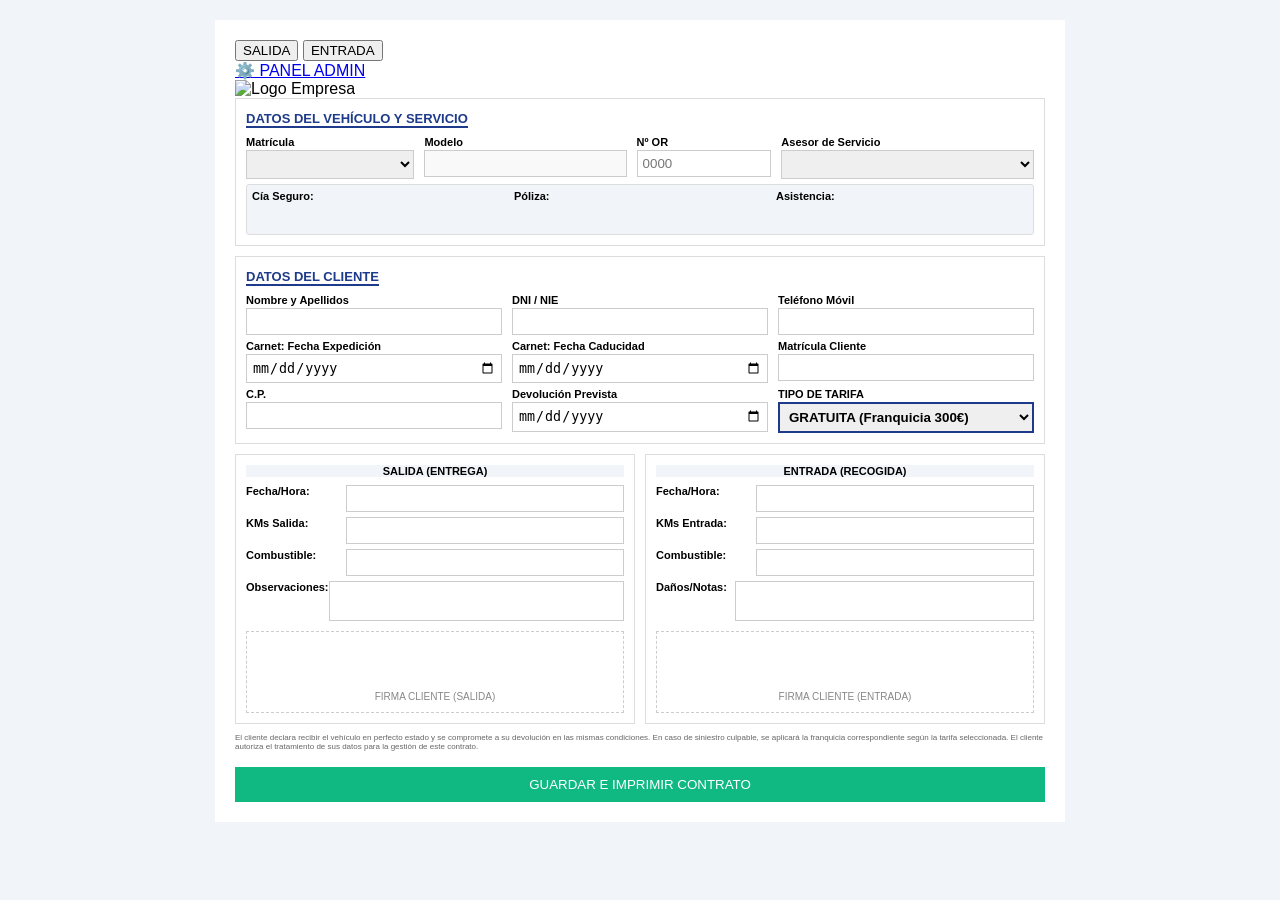
==== index.html @ 5389e5ee "Update index.html" ====
<!DOCTYPE html>
<html lang="es">
<head>
  <meta charset="UTF-8">
  <title>Sistema de Gestión de Cortesías</title>
  <link rel="stylesheet" href="style.css">
  <script src="https://www.gstatic.com/firebasejs/9.17.1/firebase-app-compat.js"></script>
  <script src="https://www.gstatic.com/firebasejs/9.17.1/firebase-database-compat.js"></script>
</head>
<body>
  <div class="form-container">
    <div class="no-print header-nav">
      <div class="tabs">
        <button onclick="showTab('tab-salida')" class="btn-tab active" id="btn-sal">SALIDA</button>
        <button onclick="showTab('tab-entrada')" class="btn-tab" id="btn-ent">ENTRADA</button>
      </div>
      <a href="admin.html" class="btn-admin">⚙️ PANEL ADMIN</a>
    </div>

    <div class="header-img">
      <img src="https://i.imgur.com/NQH1nT0.png" alt="Logo Empresa"> 
    </div>

    <div id="contrato-imprimible">
      <div class="section">
        <h3>DATOS DEL VEHÍCULO Y SERVICIO</h3>
        <div class="grid-4" style="grid-template-columns: 1fr 1.2fr 0.8fr 1.5fr;">
          <div>
            <label>Matrícula</label>
            <select id="p-veh-select" onchange="autoRellenarCoche()" class="no-print"></select>
            <input id="p-mat-print" class="only-print" readonly>
          </div>
          <div>
            <label>Modelo</label>
            <input id="p-mod" readonly style="background:#f9f9f9;">
          </div>
          <div>
            <label>Nº OR</label>
            <input id="p-or" placeholder="0000">
          </div>
          <div>
            <label>Asesor de Servicio</label>
            <select id="p-asesor-select"></select>
          </div>
        </div>
        
        <div class="grid-3" style="background:#f1f5f9; padding:5px; border-radius:3px; margin-top:5px; border: 1px solid #ddd;">
            <div><label>Cía Seguro:</label><input id="p-cia-fija" readonly style="border:none; background:transparent; font-weight:bold;"></div>
            <div><label>Póliza:</label><input id="p-pol-fija" readonly style="border:none; background:transparent; font-weight:bold;"></div>
            <div><label>Asistencia:</label><input id="p-tel-fija" readonly style="border:none; background:transparent; font-weight:bold;"></div>
        </div>
      </div>

      <div class="section">
        <h3>DATOS DEL CLIENTE</h3>
        <div class="grid-3">
          <div><label>Nombre y Apellidos</label><input id="p-nom"></div>
          <div><label>DNI / NIE</label><input id="p-dni"></div>
          <div><label>Teléfono Móvil</label><input id="p-tel" type="number"></div>
        </div>

        <div class="grid-3" style="margin-top:5px;">
          <div><label>Carnet: Fecha Expedición</label><input id="p-carnet-exp" type="date"></div>
          <div><label>Carnet: Fecha Caducidad</label><input id="p-carnet-cad" type="date"></div>
          <div><label>Matrícula Cliente</label><input id="p-mat-c"></div>
        </div>

        <div class="grid-3" style="margin-top:5px;">
          <div><label>C.P.</label><input id="p-cp"></div>
          <div><label>Devolución Prevista</label><input id="p-f-devolucion" type="date"></div>
          <div>
            <label>TIPO DE TARIFA</label>
            <select id="p-tarifa-select" style="border: 2px solid #1e3a8a; font-weight: bold; width: 100%;">
                <option value="GRATUITA">GRATUITA (Franquicia 300€)</option>
                <option value="REDUCIDA">REDUCIDA (15€/día)</option>
                <option value="ESTANDAR">ESTANDAR (30€/día)</option>
            </select>
          </div>
        </div>
      </div>

      <div class="grid-2-col">
        <div class="sub-section">
          <h4>SALIDA (ENTREGA)</h4>
          <div class="data-row"><label>Fecha/Hora:</label><input id="p-f-salida" readonly></div>
          <div class="data-row"><label>KMs Salida:</label><input id="p-kms" type="number"></div>
          <div class="data-row"><label>Combustible:</label><input id="p-comb"></div>
          <div class="data-row"><label>Observaciones:</label><textarea id="p-obs"></textarea></div>
          <div class="space-firma"><p>FIRMA CLIENTE (SALIDA)</p></div>
        </div>

        <div class="sub-section">
          <h4>ENTRADA (RECOGIDA)</h4>
          <div class="data-row"><label>Fecha/Hora:</label><input id="d-f-entrada" readonly></div>
          <div class="data-row"><label>KMs Entrada:</label><input id="d-kms" type="number"></div>
          <div class="data-row"><label>Combustible:</label><input id="d-comb-ent"></div>
          <div class="data-row"><label>Daños/Notas:</label><textarea id="d-danos"></textarea></div>
          <div class="space-firma"><p>FIRMA CLIENTE (ENTRADA)</p></div>
        </div>
      </div>

      <p style="font-size: 8px; color: #666; margin-top: 10px; line-height: 1.1;">
        El cliente declara recibir el vehículo en perfecto estado y se compromete a su devolución en las mismas condiciones. En caso de siniestro culpable, se aplicará la franquicia correspondiente según la tarifa seleccionada. El cliente autoriza el tratamiento de sus datos para la gestión de este contrato.
      </p>
    </div>

    <div class="no-print" style="margin-top:15px;">
      <div id="action-salida">
        <button class="btn-main" onclick="finalizarSalida()">GUARDAR E IMPRIMIR CONTRATO</button>
      </div>
      <div id="action-entrada" style="display:none;">
        <div style="background:#eef2ff; padding:10px; border:1px solid #312e81; border-radius:5px; margin-bottom:10px;">
            <label style="color:#312e81;">SELECCIONAR VEHÍCULO QUE REGRESA:</label>
            <select id="d-veh-select" onchange="verEstadoSalida()" style="border:1px solid #312e81;"></select>
        </div>
        <button class="btn-main" style="background:#312e81;" onclick="finalizarEntrada()">REGISTRAR ENTRADA Y ARCHIVAR</button>
      </div>
    </div>
  </div>

  <script src="script.js"></script>
</body>
</html>
---- style.css ----
/* =========================================
   ESTILOS GENERALES (PANTALLA)
   ========================================= */
body {
    font-family: Arial, sans-serif;
    margin: 0;
    padding: 0;
    background-color: #f1f5f9;
}

.form-container {
    max-width: 850px;
    margin: 20px auto;
    background: #fff;
    padding: 20px;
    box-sizing: border-box;
}

/* SECCIONES COMPACTAS */
.section {
    border: 1px solid #ddd; /* Borde gris original */
    padding: 10px;
    margin-bottom: 10px;
}

h3 {
    margin: 0 0 8px 0;
    font-size: 13px;
    color: #1e3a8a; /* Azul original */
    border-bottom: 2px solid #1e3a8a;
    display: inline-block;
}

h4 {
    margin: 0 0 8px 0;
    font-size: 11px;
    text-align: center;
    background: #f1f5f9;
}

/* GRIDS AJUSTADOS */
.grid-4, .grid-3 {
    display: grid;
    gap: 10px;
}

.grid-4 { grid-template-columns: 1fr 1fr 1fr 1fr; }
.grid-3 { grid-template-columns: repeat(3, 1fr); }

.grid-2-col {
    display: grid;
    grid-template-columns: 1fr 1fr;
    gap: 10px;
}

/* SUBSECCIONES */
.sub-section {
    border: 1px solid #ddd; /* Borde gris original */
    padding: 10px;
}

.data-row {
    display: flex;
    margin-bottom: 5px;
}

.data-row label {
    width: 100px;
    font-size: 11px;
}

.data-row input {
    flex: 1;
}

/* FORMULARIOS */
label {
    display: block;
    font-size: 11px;
    font-weight: bold;
    margin-bottom: 2px;
}

input, select, textarea {
    width: 100%;
    padding: 5px;
    border: 1px solid #ccc;
    box-sizing: border-box;
}

textarea {
    height: 40px;
    resize: none;
}

/* FIRMAS */
.space-firma {
    height: 80px;
    border: 1px dashed #ccc;
    margin-top: 10px;
    display: flex;
    align-items: flex-end;
    justify-content: center;
}

.space-firma p {
    font-size: 10px;
    color: #888;
}

/* BOTONES */
.btn-main {
    background-color: #10b981;
    color: #fff;
    border: none;
    padding: 10px;
    width: 100%;
    cursor: pointer;
}

/* CLASES AUXILIARES */
.no-print { display: block; }
.only-print { display: none; }

/* =========================================
   REGLAS DE IMPRESIÓN (A4)
   ========================================= */
@media print {
    .no-print { display: none !important; }
    .only-print { display: block !important; }

    /* ***************************************************
       AJUSTE CRÍTICO: MÁRGENES DE UN CENTÍMETRO
       Añadimos padding al contenedor principal para que
       las líneas no se salgan del folio.
       *************************************************** */
    .form-container {
        width: 100%;
        max-width: 100%;
        margin: 0;
        padding: 1cm !important; /* Margen de seguridad solicitado */
        box-shadow: none;
        border: none;
    }

    input, select, textarea {
        border: none !important;
        border-bottom: 1px solid #000 !important;
        background: transparent !important;
    }
}
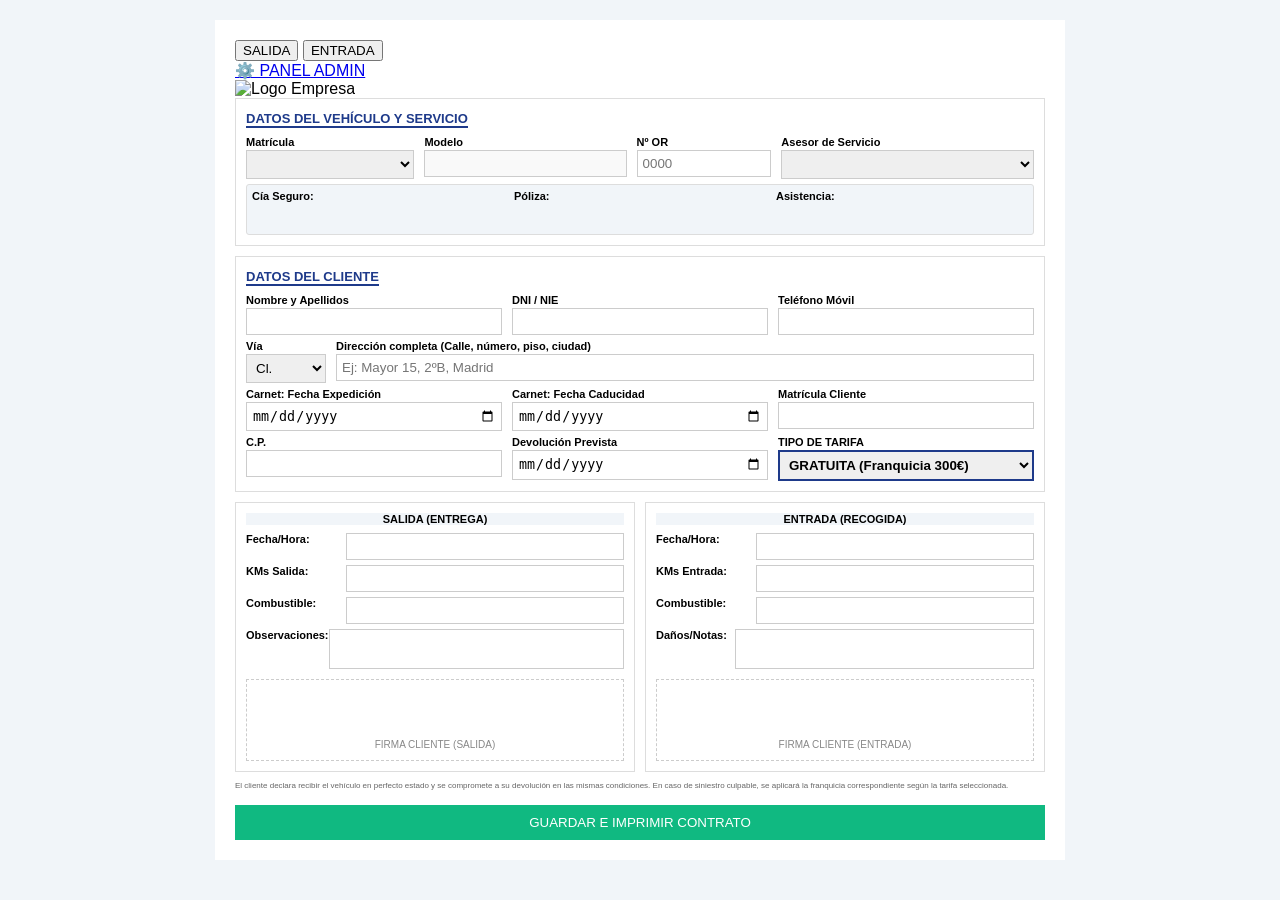
==== commit 1963e5dc: "Update index.html" ====
--- a/index.html
+++ b/index.html
@@ -59,6 +59,22 @@
           <div><label>Teléfono Móvil</label><input id="p-tel" type="number"></div>
         </div>
 
+        <div style="display: grid; grid-template-columns: 80px 1fr; gap: 10px; margin-top: 5px;">
+          <div>
+            <label>Vía</label>
+            <select id="p-tipo-via">
+              <option value="Cl.">Cl.</option>
+              <option value="Av.">Av.</option>
+              <option value="Pz.">Pz.</option>
+              <option value="Crta.">Crta.</option>
+            </select>
+          </div>
+          <div>
+            <label>Dirección completa (Calle, número, piso, ciudad)</label>
+            <input id="p-dir" placeholder="Ej: Mayor 15, 2ºB, Madrid">
+          </div>
+        </div>
+
         <div class="grid-3" style="margin-top:5px;">
           <div><label>Carnet: Fecha Expedición</label><input id="p-carnet-exp" type="date"></div>
           <div><label>Carnet: Fecha Caducidad</label><input id="p-carnet-cad" type="date"></div>
@@ -99,8 +115,8 @@
         </div>
       </div>
 
-      <p style="font-size: 8px; color: #666; margin-top: 10px; line-height: 1.1;">
-        El cliente declara recibir el vehículo en perfecto estado y se compromete a su devolución en las mismas condiciones. En caso de siniestro culpable, se aplicará la franquicia correspondiente según la tarifa seleccionada. El cliente autoriza el tratamiento de sus datos para la gestión de este contrato.
+      <p style="font-size: 8px; color: #666; margin-top: 10px; line-height: 1;">
+        El cliente declara recibir el vehículo en perfecto estado y se compromete a su devolución en las mismas condiciones. En caso de siniestro culpable, se aplicará la franquicia correspondiente según la tarifa seleccionada.
       </p>
     </div>
 
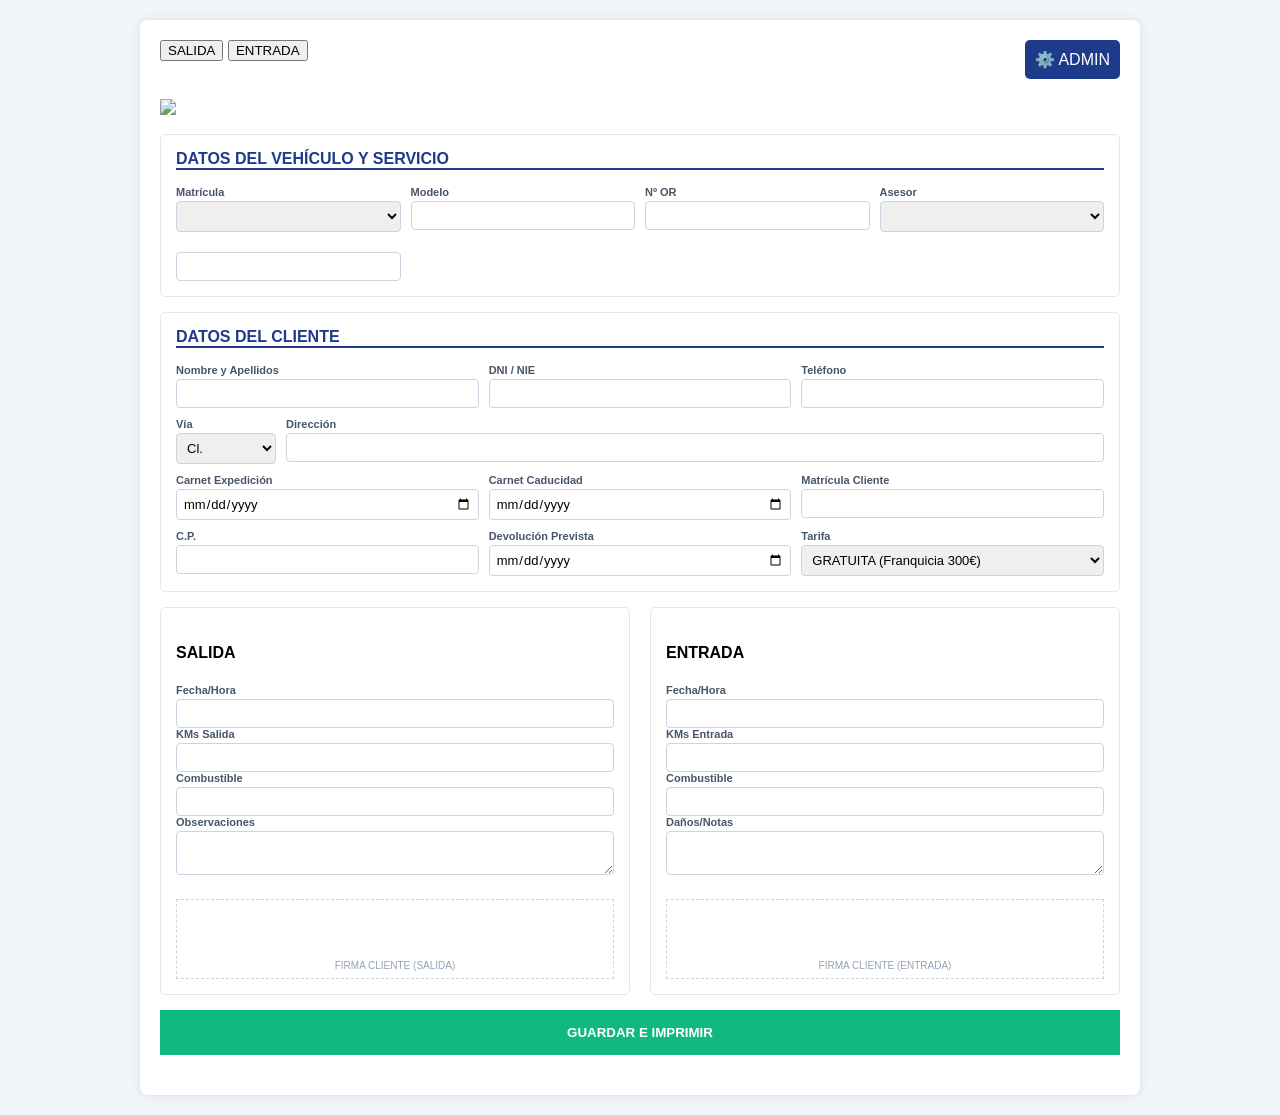
==== commit b799b23f: "Update index.html" ====
--- a/index.html
+++ b/index.html
@@ -2,7 +2,7 @@
 <html lang="es">
 <head>
   <meta charset="UTF-8">
-  <title>Sistema de Gestión de Cortesías</title>
+  <title>Gestión de Cortesías Skoda</title>
   <link rel="stylesheet" href="style.css">
   <script src="https://www.gstatic.com/firebasejs/9.17.1/firebase-app-compat.js"></script>
   <script src="https://www.gstatic.com/firebasejs/9.17.1/firebase-database-compat.js"></script>
@@ -14,40 +14,22 @@
         <button onclick="showTab('tab-salida')" class="btn-tab active" id="btn-sal">SALIDA</button>
         <button onclick="showTab('tab-entrada')" class="btn-tab" id="btn-ent">ENTRADA</button>
       </div>
-      <a href="admin.html" class="btn-admin">⚙️ PANEL ADMIN</a>
+      <a href="admin.html" style="text-decoration:none; padding:10px; background:#1e3a8a; color:white; border-radius:5px;">⚙️ ADMIN</a>
     </div>
 
-    <div class="header-img">
-      <img src="https://i.imgur.com/NQH1nT0.png" alt="Logo Empresa"> 
-    </div>
+    <div class="header-img"><img src="https://i.imgur.com/NQH1nT0.png"></div>
 
     <div id="contrato-imprimible">
       <div class="section">
         <h3>DATOS DEL VEHÍCULO Y SERVICIO</h3>
-        <div class="grid-4" style="grid-template-columns: 1fr 1.2fr 0.8fr 1.5fr;">
-          <div>
-            <label>Matrícula</label>
+        <div class="grid-4">
+          <div><label>Matrícula</label>
             <select id="p-veh-select" onchange="autoRellenarCoche()" class="no-print"></select>
-            <input id="p-mat-print" class="only-print" readonly>
+            <input id="p-mat-print" class="only-print">
           </div>
-          <div>
-            <label>Modelo</label>
-            <input id="p-mod" readonly style="background:#f9f9f9;">
-          </div>
-          <div>
-            <label>Nº OR</label>
-            <input id="p-or" placeholder="0000">
-          </div>
-          <div>
-            <label>Asesor de Servicio</label>
-            <select id="p-asesor-select"></select>
-          </div>
-        </div>
-        
-        <div class="grid-3" style="background:#f1f5f9; padding:5px; border-radius:3px; margin-top:5px; border: 1px solid #ddd;">
-            <div><label>Cía Seguro:</label><input id="p-cia-fija" readonly style="border:none; background:transparent; font-weight:bold;"></div>
-            <div><label>Póliza:</label><input id="p-pol-fija" readonly style="border:none; background:transparent; font-weight:bold;"></div>
-            <div><label>Asistencia:</label><input id="p-tel-fija" readonly style="border:none; background:transparent; font-weight:bold;"></div>
+          <div><label>Modelo</label><input id="p-mod" readonly></div>
+          <div><label>Nº OR</label><input id="p-or"></div>
+          <div><label>Asesor</label><select id="p-asesor-select"></select></div>
         </div>
       </div>
 
@@ -56,84 +38,62 @@
         <div class="grid-3">
           <div><label>Nombre y Apellidos</label><input id="p-nom"></div>
           <div><label>DNI / NIE</label><input id="p-dni"></div>
-          <div><label>Teléfono Móvil</label><input id="p-tel" type="number"></div>
+          <div><label>Teléfono</label><input id="p-tel"></div>
         </div>
 
-        <div style="display: grid; grid-template-columns: 80px 1fr; gap: 10px; margin-top: 5px;">
-          <div>
-            <label>Vía</label>
+        <div style="display: flex; gap: 10px; margin-top: 10px;">
+          <div style="width: 100px;"><label>Vía</label>
             <select id="p-tipo-via">
-              <option value="Cl.">Cl.</option>
-              <option value="Av.">Av.</option>
-              <option value="Pz.">Pz.</option>
-              <option value="Crta.">Crta.</option>
+              <option value="Cl.">Cl.</option><option value="Av.">Av.</option>
+              <option value="Pz.">Pz.</option><option value="Crta.">Crta.</option>
             </select>
           </div>
-          <div>
-            <label>Dirección completa (Calle, número, piso, ciudad)</label>
-            <input id="p-dir" placeholder="Ej: Mayor 15, 2ºB, Madrid">
-          </div>
+          <div style="flex-grow: 1;"><label>Dirección</label><input id="p-dir"></div>
         </div>
 
-        <div class="grid-3" style="margin-top:5px;">
-          <div><label>Carnet: Fecha Expedición</label><input id="p-carnet-exp" type="date"></div>
-          <div><label>Carnet: Fecha Caducidad</label><input id="p-carnet-cad" type="date"></div>
+        <div class="grid-3" style="margin-top:10px;">
+          <div><label>Carnet Expedición</label><input id="p-carnet-exp" type="date"></div>
+          <div><label>Carnet Caducidad</label><input id="p-carnet-cad" type="date"></div>
           <div><label>Matrícula Cliente</label><input id="p-mat-c"></div>
         </div>
 
-        <div class="grid-3" style="margin-top:5px;">
+        <div class="grid-3" style="margin-top:10px;">
           <div><label>C.P.</label><input id="p-cp"></div>
           <div><label>Devolución Prevista</label><input id="p-f-devolucion" type="date"></div>
-          <div>
-            <label>TIPO DE TARIFA</label>
-            <select id="p-tarifa-select" style="border: 2px solid #1e3a8a; font-weight: bold; width: 100%;">
-                <option value="GRATUITA">GRATUITA (Franquicia 300€)</option>
-                <option value="REDUCIDA">REDUCIDA (15€/día)</option>
-                <option value="ESTANDAR">ESTANDAR (30€/día)</option>
+          <div><label>Tarifa</label>
+            <select id="p-tarifa-select">
+              <option value="GRATUITA">GRATUITA (Franquicia 300€)</option>
+              <option value="REDUCIDA">REDUCIDA (15€/día)</option>
+              <option value="ESTANDAR">ESTANDAR (30€/día)</option>
             </select>
           </div>
         </div>
       </div>
 
       <div class="grid-2-col">
-        <div class="sub-section">
-          <h4>SALIDA (ENTREGA)</h4>
-          <div class="data-row"><label>Fecha/Hora:</label><input id="p-f-salida" readonly></div>
-          <div class="data-row"><label>KMs Salida:</label><input id="p-kms" type="number"></div>
-          <div class="data-row"><label>Combustible:</label><input id="p-comb"></div>
-          <div class="data-row"><label>Observaciones:</label><textarea id="p-obs"></textarea></div>
+        <div class="section">
+          <h4>SALIDA</h4>
+          <label>Fecha/Hora</label><input id="p-f-salida" readonly>
+          <label>KMs Salida</label><input id="p-kms" type="number">
+          <label>Combustible</label><input id="p-comb">
+          <label>Observaciones</label><textarea id="p-obs" rows="2"></textarea>
           <div class="space-firma"><p>FIRMA CLIENTE (SALIDA)</p></div>
         </div>
-
-        <div class="sub-section">
-          <h4>ENTRADA (RECOGIDA)</h4>
-          <div class="data-row"><label>Fecha/Hora:</label><input id="d-f-entrada" readonly></div>
-          <div class="data-row"><label>KMs Entrada:</label><input id="d-kms" type="number"></div>
-          <div class="data-row"><label>Combustible:</label><input id="d-comb-ent"></div>
-          <div class="data-row"><label>Daños/Notas:</label><textarea id="d-danos"></textarea></div>
+        <div class="section">
+          <h4>ENTRADA</h4>
+          <label>Fecha/Hora</label><input id="d-f-entrada" readonly>
+          <label>KMs Entrada</label><input id="d-kms" type="number">
+          <label>Combustible</label><input id="d-comb-ent">
+          <label>Daños/Notas</label><textarea id="d-danos" rows="2"></textarea>
           <div class="space-firma"><p>FIRMA CLIENTE (ENTRADA)</p></div>
         </div>
       </div>
-
-      <p style="font-size: 8px; color: #666; margin-top: 10px; line-height: 1;">
-        El cliente declara recibir el vehículo en perfecto estado y se compromete a su devolución en las mismas condiciones. En caso de siniestro culpable, se aplicará la franquicia correspondiente según la tarifa seleccionada.
-      </p>
     </div>
 
-    <div class="no-print" style="margin-top:15px;">
-      <div id="action-salida">
-        <button class="btn-main" onclick="finalizarSalida()">GUARDAR E IMPRIMIR CONTRATO</button>
-      </div>
-      <div id="action-entrada" style="display:none;">
-        <div style="background:#eef2ff; padding:10px; border:1px solid #312e81; border-radius:5px; margin-bottom:10px;">
-            <label style="color:#312e81;">SELECCIONAR VEHÍCULO QUE REGRESA:</label>
-            <select id="d-veh-select" onchange="verEstadoSalida()" style="border:1px solid #312e81;"></select>
-        </div>
-        <button class="btn-main" style="background:#312e81;" onclick="finalizarEntrada()">REGISTRAR ENTRADA Y ARCHIVAR</button>
-      </div>
+    <div class="no-print">
+      <button onclick="finalizarSalida()" style="width:100%; padding:15px; background:#10b981; color:white; border:none; font-weight:bold; cursor:pointer;">GUARDAR E IMPRIMIR</button>
     </div>
   </div>
-
   <script src="script.js"></script>
 </body>
 </html>
--- a/style.css
+++ b/style.css
@@ -1,151 +1,53 @@
-/* =========================================
-   ESTILOS GENERALES (PANTALLA)
-   ========================================= */
-body {
-    font-family: Arial, sans-serif;
-    margin: 0;
-    padding: 0;
-    background-color: #f1f5f9;
+/* Estilos Generales */
+* { box-sizing: border-box; font-family: 'Segoe UI', Arial, sans-serif; }
+body { background: #f1f5f9; margin: 0; padding: 0; }
+
+.form-container { 
+    max-width: 1000px; 
+    margin: 20px auto; 
+    background: white; 
+    padding: 20px; 
+    border-radius: 8px; 
+    box-shadow: 0 0 10px rgba(0,0,0,0.1); 
 }
 
-.form-container {
-    max-width: 850px;
-    margin: 20px auto;
-    background: #fff;
-    padding: 20px;
-    box-sizing: border-box;
+.section { border: 1px solid #e2e8f0; padding: 15px; border-radius: 5px; margin-bottom: 15px; }
+h3 { margin-top: 0; color: #1e3a8a; border-bottom: 2px solid #1e3a8a; font-size: 16px; }
+
+/* Grillas */
+.grid-3 { display: grid; grid-template-columns: repeat(3, 1fr); gap: 10px; }
+.grid-4 { display: grid; grid-template-columns: repeat(4, 1fr); gap: 10px; }
+.grid-2-col { display: grid; grid-template-columns: 1fr 1fr; gap: 20px; }
+
+label { display: block; font-size: 11px; font-weight: bold; color: #475569; margin-bottom: 3px; }
+input, select, textarea { 
+    width: 100%; 
+    padding: 6px; 
+    border: 1px solid #cbd5e1; 
+    border-radius: 4px; 
+    font-size: 13px; 
 }
 
-/* SECCIONES COMPACTAS */
-.section {
-    border: 1px solid #ddd; /* Borde gris original */
-    padding: 10px;
-    margin-bottom: 10px;
+/* Firmas */
+.space-firma { margin-top: 20px; border: 1px dashed #cbd5e1; height: 80px; text-align: center; }
+.space-firma p { font-size: 10px; color: #94a3b8; margin-top: 60px; }
+
+/* Navegación */
+.no-print { display: flex; justify-content: space-between; margin-bottom: 20px; }
+.header-img img { max-width: 200px; margin-bottom: 15px; }
+
+/* IMPRESIÓN - AJUSTE PARA MARGEN DERECHO */
+@media print {
+    body { background: white; }
+    .no-print, .btn-admin { display: none !important; }
+    .form-container { 
+        width: 100% !important; 
+        max-width: 100% !important; 
+        margin: 0 !important; 
+        padding: 0.5cm !important; /* Margen interno reducido para evitar cortes */
+        box-shadow: none;
+    }
+    input, select, textarea { border: none !important; border-bottom: 1px solid #000 !important; border-radius: 0; }
+    .section { page-break-inside: avoid; }
+    @page { margin: 1cm; }
 }
-
-h3 {
-    margin: 0 0 8px 0;
-    font-size: 13px;
-    color: #1e3a8a; /* Azul original */
-    border-bottom: 2px solid #1e3a8a;
-    display: inline-block;
-}
-
-h4 {
-    margin: 0 0 8px 0;
-    font-size: 11px;
-    text-align: center;
-    background: #f1f5f9;
-}
-
-/* GRIDS AJUSTADOS */
-.grid-4, .grid-3 {
-    display: grid;
-    gap: 10px;
-}
-
-.grid-4 { grid-template-columns: 1fr 1fr 1fr 1fr; }
-.grid-3 { grid-template-columns: repeat(3, 1fr); }
-
-.grid-2-col {
-    display: grid;
-    grid-template-columns: 1fr 1fr;
-    gap: 10px;
-}
-
-/* SUBSECCIONES */
-.sub-section {
-    border: 1px solid #ddd; /* Borde gris original */
-    padding: 10px;
-}
-
-.data-row {
-    display: flex;
-    margin-bottom: 5px;
-}
-
-.data-row label {
-    width: 100px;
-    font-size: 11px;
-}
-
-.data-row input {
-    flex: 1;
-}
-
-/* FORMULARIOS */
-label {
-    display: block;
-    font-size: 11px;
-    font-weight: bold;
-    margin-bottom: 2px;
-}
-
-input, select, textarea {
-    width: 100%;
-    padding: 5px;
-    border: 1px solid #ccc;
-    box-sizing: border-box;
-}
-
-textarea {
-    height: 40px;
-    resize: none;
-}
-
-/* FIRMAS */
-.space-firma {
-    height: 80px;
-    border: 1px dashed #ccc;
-    margin-top: 10px;
-    display: flex;
-    align-items: flex-end;
-    justify-content: center;
-}
-
-.space-firma p {
-    font-size: 10px;
-    color: #888;
-}
-
-/* BOTONES */
-.btn-main {
-    background-color: #10b981;
-    color: #fff;
-    border: none;
-    padding: 10px;
-    width: 100%;
-    cursor: pointer;
-}
-
-/* CLASES AUXILIARES */
-.no-print { display: block; }
-.only-print { display: none; }
-
-/* =========================================
-   REGLAS DE IMPRESIÓN (A4)
-   ========================================= */
-@media print {
-    .no-print { display: none !important; }
-    .only-print { display: block !important; }
-
-    /* ***************************************************
-       AJUSTE CRÍTICO: MÁRGENES DE UN CENTÍMETRO
-       Añadimos padding al contenedor principal para que
-       las líneas no se salgan del folio.
-       *************************************************** */
-    .form-container {
-        width: 100%;
-        max-width: 100%;
-        margin: 0;
-        padding: 1cm !important; /* Margen de seguridad solicitado */
-        box-shadow: none;
-        border: none;
-    }
-
-    input, select, textarea {
-        border: none !important;
-        border-bottom: 1px solid #000 !important;
-        background: transparent !important;
-    }
-}
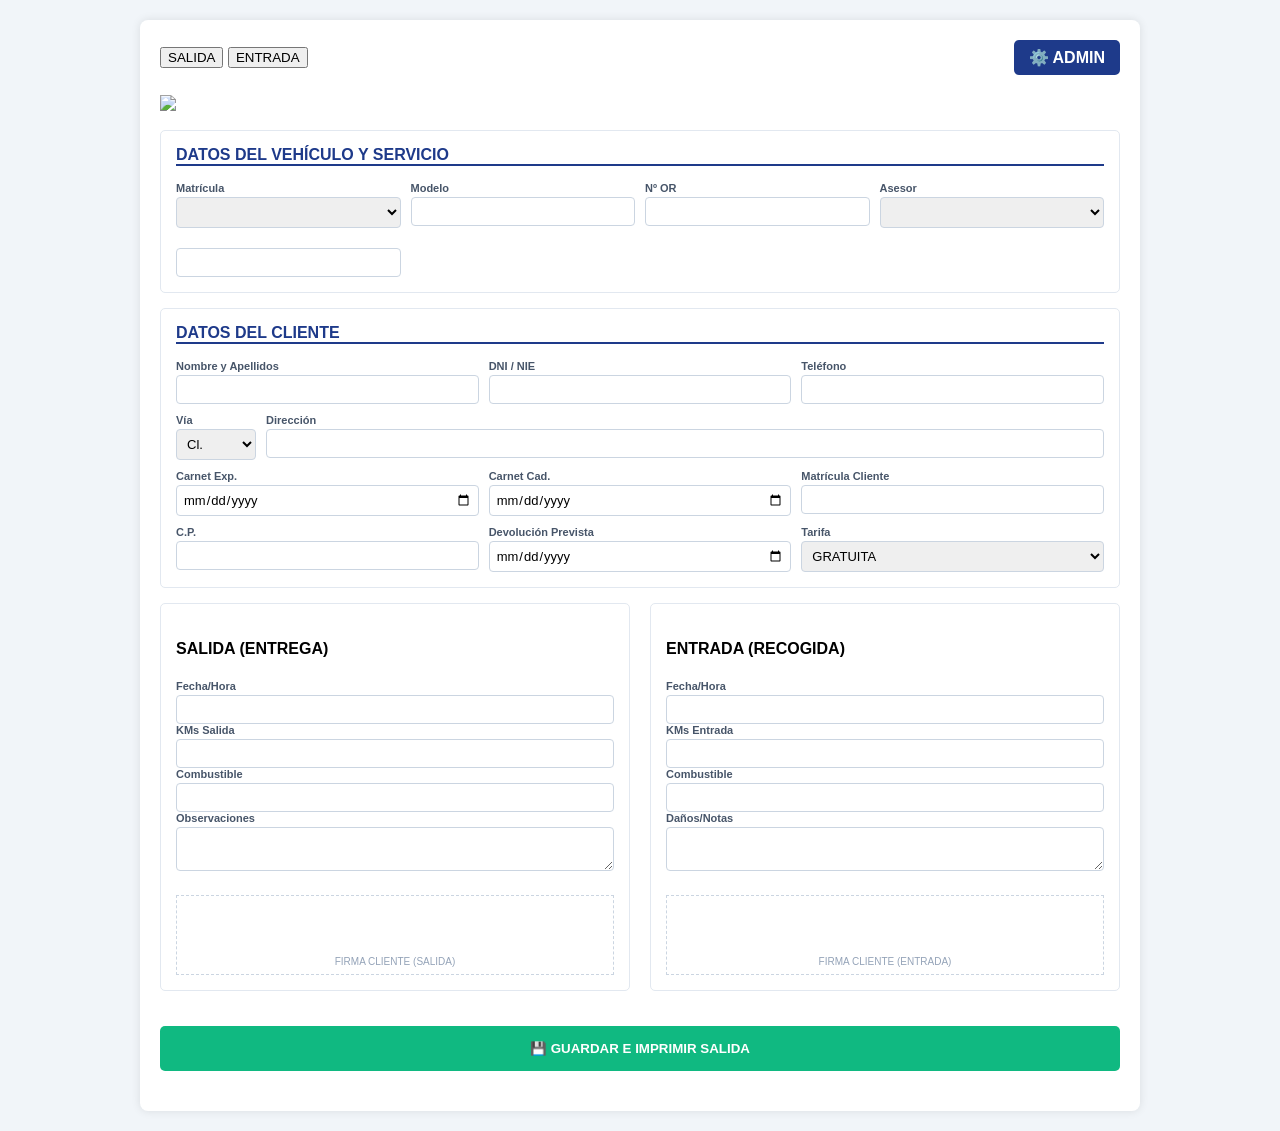
==== commit ca5fd68e: "Update index.html" ====
--- a/index.html
+++ b/index.html
@@ -2,30 +2,32 @@
 <html lang="es">
 <head>
   <meta charset="UTF-8">
-  <title>Gestión de Cortesías Skoda</title>
+  <title>Gestión Skoda Pro</title>
   <link rel="stylesheet" href="style.css">
   <script src="https://www.gstatic.com/firebasejs/9.17.1/firebase-app-compat.js"></script>
   <script src="https://www.gstatic.com/firebasejs/9.17.1/firebase-database-compat.js"></script>
 </head>
 <body>
   <div class="form-container">
-    <div class="no-print header-nav">
+    <div class="no-print header-nav" style="display:flex; justify-content: space-between; align-items: center; margin-bottom: 20px;">
       <div class="tabs">
-        <button onclick="showTab('tab-salida')" class="btn-tab active" id="btn-sal">SALIDA</button>
-        <button onclick="showTab('tab-entrada')" class="btn-tab" id="btn-ent">ENTRADA</button>
+        <button onclick="showTab('salida')" class="btn-tab active" id="btn-sal">SALIDA</button>
+        <button onclick="showTab('entrada')" class="btn-tab" id="btn-ent">ENTRADA</button>
       </div>
-      <a href="admin.html" style="text-decoration:none; padding:10px; background:#1e3a8a; color:white; border-radius:5px;">⚙️ ADMIN</a>
+      <a href="admin.html" class="btn-admin" style="background:#1e3a8a; color:white; padding:8px 15px; border-radius:5px; text-decoration:none; font-weight:bold;">⚙️ ADMIN</a>
     </div>
 
-    <div class="header-img"><img src="https://i.imgur.com/NQH1nT0.png"></div>
+    <div class="header-img"><img src="https://i.imgur.com/NQH1nT0.png" style="max-width:200px;"></div>
 
     <div id="contrato-imprimible">
       <div class="section">
         <h3>DATOS DEL VEHÍCULO Y SERVICIO</h3>
         <div class="grid-4">
-          <div><label>Matrícula</label>
+          <div>
+            <label>Matrícula</label>
             <select id="p-veh-select" onchange="autoRellenarCoche()" class="no-print"></select>
-            <input id="p-mat-print" class="only-print">
+            <select id="d-veh-select" onchange="verEstadoSalida()" class="no-print" style="display:none; border:2px solid #312e81;"></select>
+            <input id="p-mat-print" class="only-print" readonly>
           </div>
           <div><label>Modelo</label><input id="p-mod" readonly></div>
           <div><label>Nº OR</label><input id="p-or"></div>
@@ -40,31 +42,25 @@
           <div><label>DNI / NIE</label><input id="p-dni"></div>
           <div><label>Teléfono</label><input id="p-tel"></div>
         </div>
-
         <div style="display: flex; gap: 10px; margin-top: 10px;">
-          <div style="width: 100px;"><label>Vía</label>
-            <select id="p-tipo-via">
-              <option value="Cl.">Cl.</option><option value="Av.">Av.</option>
-              <option value="Pz.">Pz.</option><option value="Crta.">Crta.</option>
-            </select>
+          <div style="width: 80px;"><label>Vía</label>
+            <select id="p-tipo-via"><option>Cl.</option><option>Av.</option><option>Pz.</option><option>Crta.</option></select>
           </div>
           <div style="flex-grow: 1;"><label>Dirección</label><input id="p-dir"></div>
         </div>
-
         <div class="grid-3" style="margin-top:10px;">
-          <div><label>Carnet Expedición</label><input id="p-carnet-exp" type="date"></div>
-          <div><label>Carnet Caducidad</label><input id="p-carnet-cad" type="date"></div>
+          <div><label>Carnet Exp.</label><input id="p-carnet-exp" type="date"></div>
+          <div><label>Carnet Cad.</label><input id="p-carnet-cad" type="date"></div>
           <div><label>Matrícula Cliente</label><input id="p-mat-c"></div>
         </div>
-
         <div class="grid-3" style="margin-top:10px;">
           <div><label>C.P.</label><input id="p-cp"></div>
           <div><label>Devolución Prevista</label><input id="p-f-devolucion" type="date"></div>
           <div><label>Tarifa</label>
             <select id="p-tarifa-select">
-              <option value="GRATUITA">GRATUITA (Franquicia 300€)</option>
-              <option value="REDUCIDA">REDUCIDA (15€/día)</option>
-              <option value="ESTANDAR">ESTANDAR (30€/día)</option>
+              <option value="GRATUITA">GRATUITA</option>
+              <option value="REDUCIDA">REDUCIDA (15€)</option>
+              <option value="ESTANDAR">ESTANDAR (30€)</option>
             </select>
           </div>
         </div>
@@ -72,15 +68,15 @@
 
       <div class="grid-2-col">
         <div class="section">
-          <h4>SALIDA</h4>
+          <h4>SALIDA (ENTREGA)</h4>
           <label>Fecha/Hora</label><input id="p-f-salida" readonly>
           <label>KMs Salida</label><input id="p-kms" type="number">
           <label>Combustible</label><input id="p-comb">
           <label>Observaciones</label><textarea id="p-obs" rows="2"></textarea>
           <div class="space-firma"><p>FIRMA CLIENTE (SALIDA)</p></div>
         </div>
-        <div class="section">
-          <h4>ENTRADA</h4>
+        <div class="section" id="section-entrada">
+          <h4>ENTRADA (RECOGIDA)</h4>
           <label>Fecha/Hora</label><input id="d-f-entrada" readonly>
           <label>KMs Entrada</label><input id="d-kms" type="number">
           <label>Combustible</label><input id="d-comb-ent">
@@ -90,8 +86,9 @@
       </div>
     </div>
 
-    <div class="no-print">
-      <button onclick="finalizarSalida()" style="width:100%; padding:15px; background:#10b981; color:white; border:none; font-weight:bold; cursor:pointer;">GUARDAR E IMPRIMIR</button>
+    <div class="no-print" style="margin-top:20px;">
+        <button id="btn-finalizar-salida" onclick="finalizarSalida()" style="width:100%; padding:15px; background:#10b981; color:white; border:none; font-weight:bold; cursor:pointer; border-radius:5px;">💾 GUARDAR E IMPRIMIR SALIDA</button>
+        <button id="btn-finalizar-entrada" onclick="finalizarEntrada()" style="width:100%; padding:15px; background:#312e81; color:white; border:none; font-weight:bold; cursor:pointer; border-radius:5px; display:none;">📥 REGISTRAR ENTRADA Y ARCHIVAR</button>
     </div>
   </div>
   <script src="script.js"></script>
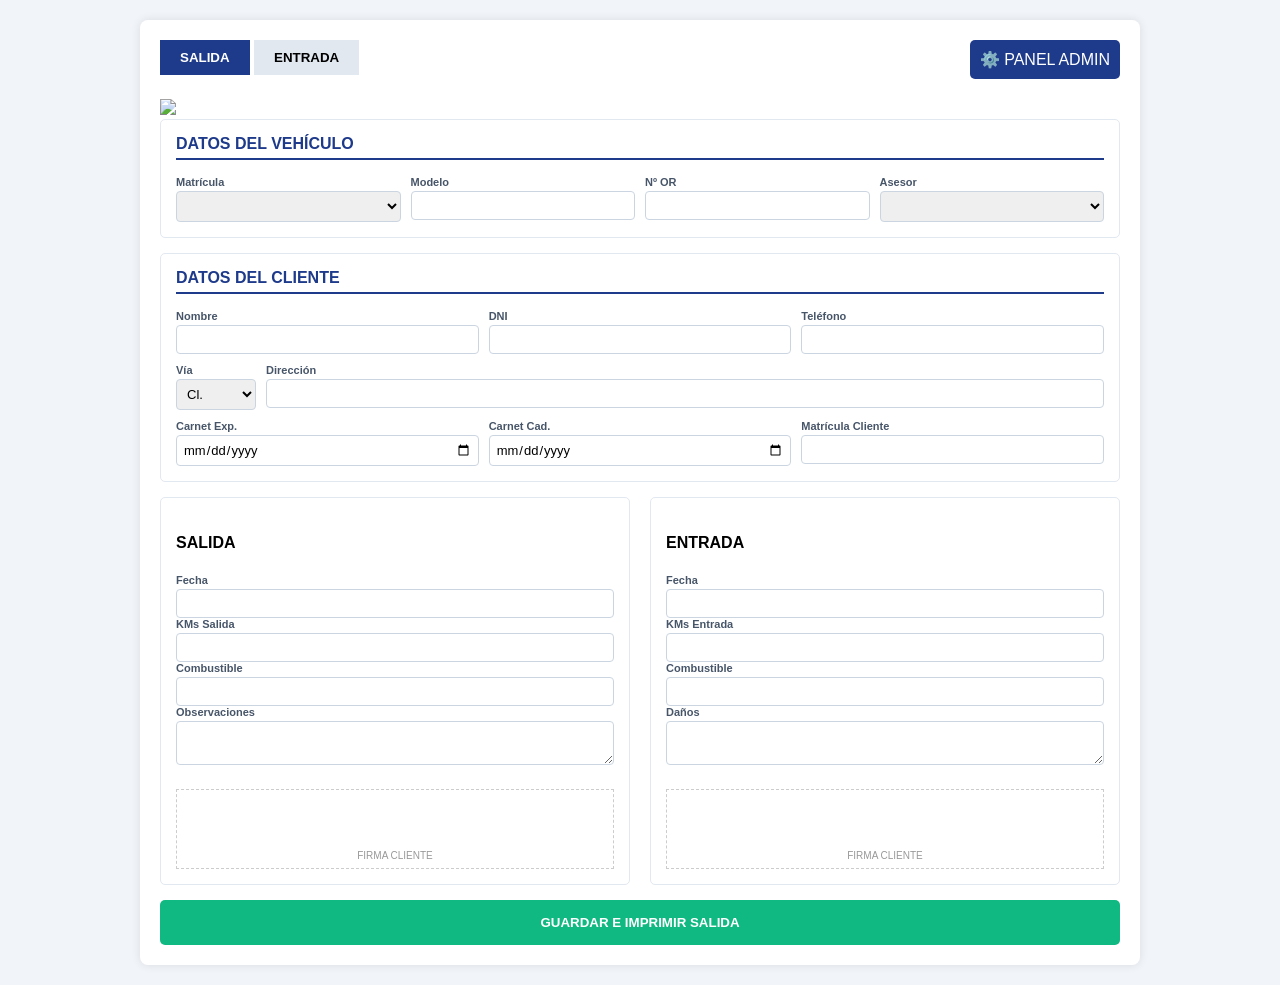
==== commit d60ab778: "Update index.html" ====
--- a/index.html
+++ b/index.html
@@ -1,96 +1,80 @@
 <!DOCTYPE html>
 <html lang="es">
 <head>
-  <meta charset="UTF-8">
-  <title>Gestión Skoda Pro</title>
-  <link rel="stylesheet" href="style.css">
-  <script src="https://www.gstatic.com/firebasejs/9.17.1/firebase-app-compat.js"></script>
-  <script src="https://www.gstatic.com/firebasejs/9.17.1/firebase-database-compat.js"></script>
+    <meta charset="UTF-8">
+    <title>Gestión Skoda</title>
+    <link rel="stylesheet" href="style.css">
+    <script src="https://www.gstatic.com/firebasejs/9.17.1/firebase-app-compat.js"></script>
+    <script src="https://www.gstatic.com/firebasejs/9.17.1/firebase-database-compat.js"></script>
 </head>
 <body>
-  <div class="form-container">
-    <div class="no-print header-nav" style="display:flex; justify-content: space-between; align-items: center; margin-bottom: 20px;">
-      <div class="tabs">
-        <button onclick="showTab('salida')" class="btn-tab active" id="btn-sal">SALIDA</button>
-        <button onclick="showTab('entrada')" class="btn-tab" id="btn-ent">ENTRADA</button>
-      </div>
-      <a href="admin.html" class="btn-admin" style="background:#1e3a8a; color:white; padding:8px 15px; border-radius:5px; text-decoration:none; font-weight:bold;">⚙️ ADMIN</a>
+    <div class="form-container">
+        <div class="no-print" style="display:flex; justify-content:space-between; margin-bottom:20px;">
+            <div class="tabs">
+                <button onclick="cambiarPestana('salida')" id="btn-sal" class="btn-tab active">SALIDA</button>
+                <button onclick="cambiarPestana('entrada')" id="btn-ent" class="btn-tab">ENTRADA</button>
+            </div>
+            <a href="admin.html" style="background:#1e3a8a; color:white; padding:10px; border-radius:5px; text-decoration:none;">⚙️ PANEL ADMIN</a>
+        </div>
+
+        <div class="header-img"><img src="https://i.imgur.com/NQH1nT0.png" style="max-width:200px;"></div>
+
+        <div id="contrato">
+            <div class="section">
+                <h3>DATOS DEL VEHÍCULO</h3>
+                <div class="grid-4">
+                    <div>
+                        <label>Matrícula</label>
+                        <select id="sel-vehiculos" onchange="seleccionarCoche()"></select>
+                    </div>
+                    <div><label>Modelo</label><input id="p-mod" readonly></div>
+                    <div><label>Nº OR</label><input id="p-or"></div>
+                    <div><label>Asesor</label><select id="p-asesor"></select></div>
+                </div>
+            </div>
+
+            <div class="section">
+                <h3>DATOS DEL CLIENTE</h3>
+                <div class="grid-3">
+                    <div><label>Nombre</label><input id="p-nom"></div>
+                    <div><label>DNI</label><input id="p-dni"></div>
+                    <div><label>Teléfono</label><input id="p-tel"></div>
+                </div>
+                <div style="display:flex; gap:10px; margin-top:10px;">
+                    <div style="width:80px;"><label>Vía</label><select id="p-via"><option>Cl.</option><option>Av.</option><option>Pz.</option></select></div>
+                    <div style="flex-grow:1;"><label>Dirección</label><input id="p-dir"></div>
+                </div>
+                <div class="grid-3" style="margin-top:10px;">
+                    <div><label>Carnet Exp.</label><input id="p-carnet-exp" type="date"></div>
+                    <div><label>Carnet Cad.</label><input id="p-carnet-cad" type="date"></div>
+                    <div><label>Matrícula Cliente</label><input id="p-mat-c"></div>
+                </div>
+            </div>
+
+            <div class="grid-2-col">
+                <div class="section">
+                    <h4>SALIDA</h4>
+                    <label>Fecha</label><input id="p-f-salida" readonly>
+                    <label>KMs Salida</label><input id="p-kms" type="number">
+                    <label>Combustible</label><input id="p-comb">
+                    <label>Observaciones</label><textarea id="p-obs"></textarea>
+                    <div class="space-firma"><p>FIRMA CLIENTE</p></div>
+                </div>
+                <div class="section">
+                    <h4>ENTRADA</h4>
+                    <label>Fecha</label><input id="d-f-entrada" readonly>
+                    <label>KMs Entrada</label><input id="d-kms" type="number">
+                    <label>Combustible</label><input id="d-comb-ent">
+                    <label>Daños</label><textarea id="d-danos"></textarea>
+                    <div class="space-firma"><p>FIRMA CLIENTE</p></div>
+                </div>
+            </div>
+        </div>
+
+        <div class="no-print">
+            <button id="btn-accion" onclick="procesar()" style="width:100%; padding:15px; background:#10b981; color:white; border:none; border-radius:5px; font-weight:bold; cursor:pointer;">GUARDAR E IMPRIMIR SALIDA</button>
+        </div>
     </div>
-
-    <div class="header-img"><img src="https://i.imgur.com/NQH1nT0.png" style="max-width:200px;"></div>
-
-    <div id="contrato-imprimible">
-      <div class="section">
-        <h3>DATOS DEL VEHÍCULO Y SERVICIO</h3>
-        <div class="grid-4">
-          <div>
-            <label>Matrícula</label>
-            <select id="p-veh-select" onchange="autoRellenarCoche()" class="no-print"></select>
-            <select id="d-veh-select" onchange="verEstadoSalida()" class="no-print" style="display:none; border:2px solid #312e81;"></select>
-            <input id="p-mat-print" class="only-print" readonly>
-          </div>
-          <div><label>Modelo</label><input id="p-mod" readonly></div>
-          <div><label>Nº OR</label><input id="p-or"></div>
-          <div><label>Asesor</label><select id="p-asesor-select"></select></div>
-        </div>
-      </div>
-
-      <div class="section">
-        <h3>DATOS DEL CLIENTE</h3>
-        <div class="grid-3">
-          <div><label>Nombre y Apellidos</label><input id="p-nom"></div>
-          <div><label>DNI / NIE</label><input id="p-dni"></div>
-          <div><label>Teléfono</label><input id="p-tel"></div>
-        </div>
-        <div style="display: flex; gap: 10px; margin-top: 10px;">
-          <div style="width: 80px;"><label>Vía</label>
-            <select id="p-tipo-via"><option>Cl.</option><option>Av.</option><option>Pz.</option><option>Crta.</option></select>
-          </div>
-          <div style="flex-grow: 1;"><label>Dirección</label><input id="p-dir"></div>
-        </div>
-        <div class="grid-3" style="margin-top:10px;">
-          <div><label>Carnet Exp.</label><input id="p-carnet-exp" type="date"></div>
-          <div><label>Carnet Cad.</label><input id="p-carnet-cad" type="date"></div>
-          <div><label>Matrícula Cliente</label><input id="p-mat-c"></div>
-        </div>
-        <div class="grid-3" style="margin-top:10px;">
-          <div><label>C.P.</label><input id="p-cp"></div>
-          <div><label>Devolución Prevista</label><input id="p-f-devolucion" type="date"></div>
-          <div><label>Tarifa</label>
-            <select id="p-tarifa-select">
-              <option value="GRATUITA">GRATUITA</option>
-              <option value="REDUCIDA">REDUCIDA (15€)</option>
-              <option value="ESTANDAR">ESTANDAR (30€)</option>
-            </select>
-          </div>
-        </div>
-      </div>
-
-      <div class="grid-2-col">
-        <div class="section">
-          <h4>SALIDA (ENTREGA)</h4>
-          <label>Fecha/Hora</label><input id="p-f-salida" readonly>
-          <label>KMs Salida</label><input id="p-kms" type="number">
-          <label>Combustible</label><input id="p-comb">
-          <label>Observaciones</label><textarea id="p-obs" rows="2"></textarea>
-          <div class="space-firma"><p>FIRMA CLIENTE (SALIDA)</p></div>
-        </div>
-        <div class="section" id="section-entrada">
-          <h4>ENTRADA (RECOGIDA)</h4>
-          <label>Fecha/Hora</label><input id="d-f-entrada" readonly>
-          <label>KMs Entrada</label><input id="d-kms" type="number">
-          <label>Combustible</label><input id="d-comb-ent">
-          <label>Daños/Notas</label><textarea id="d-danos" rows="2"></textarea>
-          <div class="space-firma"><p>FIRMA CLIENTE (ENTRADA)</p></div>
-        </div>
-      </div>
-    </div>
-
-    <div class="no-print" style="margin-top:20px;">
-        <button id="btn-finalizar-salida" onclick="finalizarSalida()" style="width:100%; padding:15px; background:#10b981; color:white; border:none; font-weight:bold; cursor:pointer; border-radius:5px;">💾 GUARDAR E IMPRIMIR SALIDA</button>
-        <button id="btn-finalizar-entrada" onclick="finalizarEntrada()" style="width:100%; padding:15px; background:#312e81; color:white; border:none; font-weight:bold; cursor:pointer; border-radius:5px; display:none;">📥 REGISTRAR ENTRADA Y ARCHIVAR</button>
-    </div>
-  </div>
-  <script src="script.js"></script>
+    <script src="script.js"></script>
 </body>
 </html>
--- a/style.css
+++ b/style.css
@@ -1,53 +1,21 @@
-/* Estilos Generales */
-* { box-sizing: border-box; font-family: 'Segoe UI', Arial, sans-serif; }
+* { box-sizing: border-box; font-family: sans-serif; }
 body { background: #f1f5f9; margin: 0; padding: 0; }
-
-.form-container { 
-    max-width: 1000px; 
-    margin: 20px auto; 
-    background: white; 
-    padding: 20px; 
-    border-radius: 8px; 
-    box-shadow: 0 0 10px rgba(0,0,0,0.1); 
-}
-
+.form-container { max-width: 1000px; margin: 20px auto; background: white; padding: 20px; border-radius: 8px; box-shadow: 0 0 10px rgba(0,0,0,0.1); }
 .section { border: 1px solid #e2e8f0; padding: 15px; border-radius: 5px; margin-bottom: 15px; }
-h3 { margin-top: 0; color: #1e3a8a; border-bottom: 2px solid #1e3a8a; font-size: 16px; }
-
-/* Grillas */
-.grid-3 { display: grid; grid-template-columns: repeat(3, 1fr); gap: 10px; }
+h3 { margin-top: 0; color: #1e3a8a; border-bottom: 2px solid #1e3a8a; font-size: 16px; padding-bottom: 5px; }
+.grid-3 { display: grid; grid-template-columns: 1fr 1fr 1fr; gap: 10px; }
 .grid-4 { display: grid; grid-template-columns: repeat(4, 1fr); gap: 10px; }
 .grid-2-col { display: grid; grid-template-columns: 1fr 1fr; gap: 20px; }
+label { display: block; font-size: 11px; font-weight: bold; color: #475569; margin-bottom: 3px; }
+input, select, textarea { width: 100%; padding: 6px; border: 1px solid #cbd5e1; border-radius: 4px; font-size: 13px; }
+.space-firma { margin-top: 20px; border: 1px dashed #ccc; height: 80px; text-align: center; }
+.space-firma p { font-size: 10px; color: #999; margin-top: 60px; }
+.btn-tab { padding: 10px 20px; border: none; cursor: pointer; background: #e2e8f0; font-weight: bold; }
+.btn-tab.active { background: #1e3a8a; color: white; }
 
-label { display: block; font-size: 11px; font-weight: bold; color: #475569; margin-bottom: 3px; }
-input, select, textarea { 
-    width: 100%; 
-    padding: 6px; 
-    border: 1px solid #cbd5e1; 
-    border-radius: 4px; 
-    font-size: 13px; 
-}
-
-/* Firmas */
-.space-firma { margin-top: 20px; border: 1px dashed #cbd5e1; height: 80px; text-align: center; }
-.space-firma p { font-size: 10px; color: #94a3b8; margin-top: 60px; }
-
-/* Navegación */
-.no-print { display: flex; justify-content: space-between; margin-bottom: 20px; }
-.header-img img { max-width: 200px; margin-bottom: 15px; }
-
-/* IMPRESIÓN - AJUSTE PARA MARGEN DERECHO */
 @media print {
-    body { background: white; }
-    .no-print, .btn-admin { display: none !important; }
-    .form-container { 
-        width: 100% !important; 
-        max-width: 100% !important; 
-        margin: 0 !important; 
-        padding: 0.5cm !important; /* Margen interno reducido para evitar cortes */
-        box-shadow: none;
-    }
-    input, select, textarea { border: none !important; border-bottom: 1px solid #000 !important; border-radius: 0; }
-    .section { page-break-inside: avoid; }
+    .no-print { display: none !important; }
+    .form-container { width: 100%; max-width: 100%; margin: 0; padding: 0.5cm; }
+    input, select, textarea { border: none !important; border-bottom: 1px solid #000 !important; }
     @page { margin: 1cm; }
 }
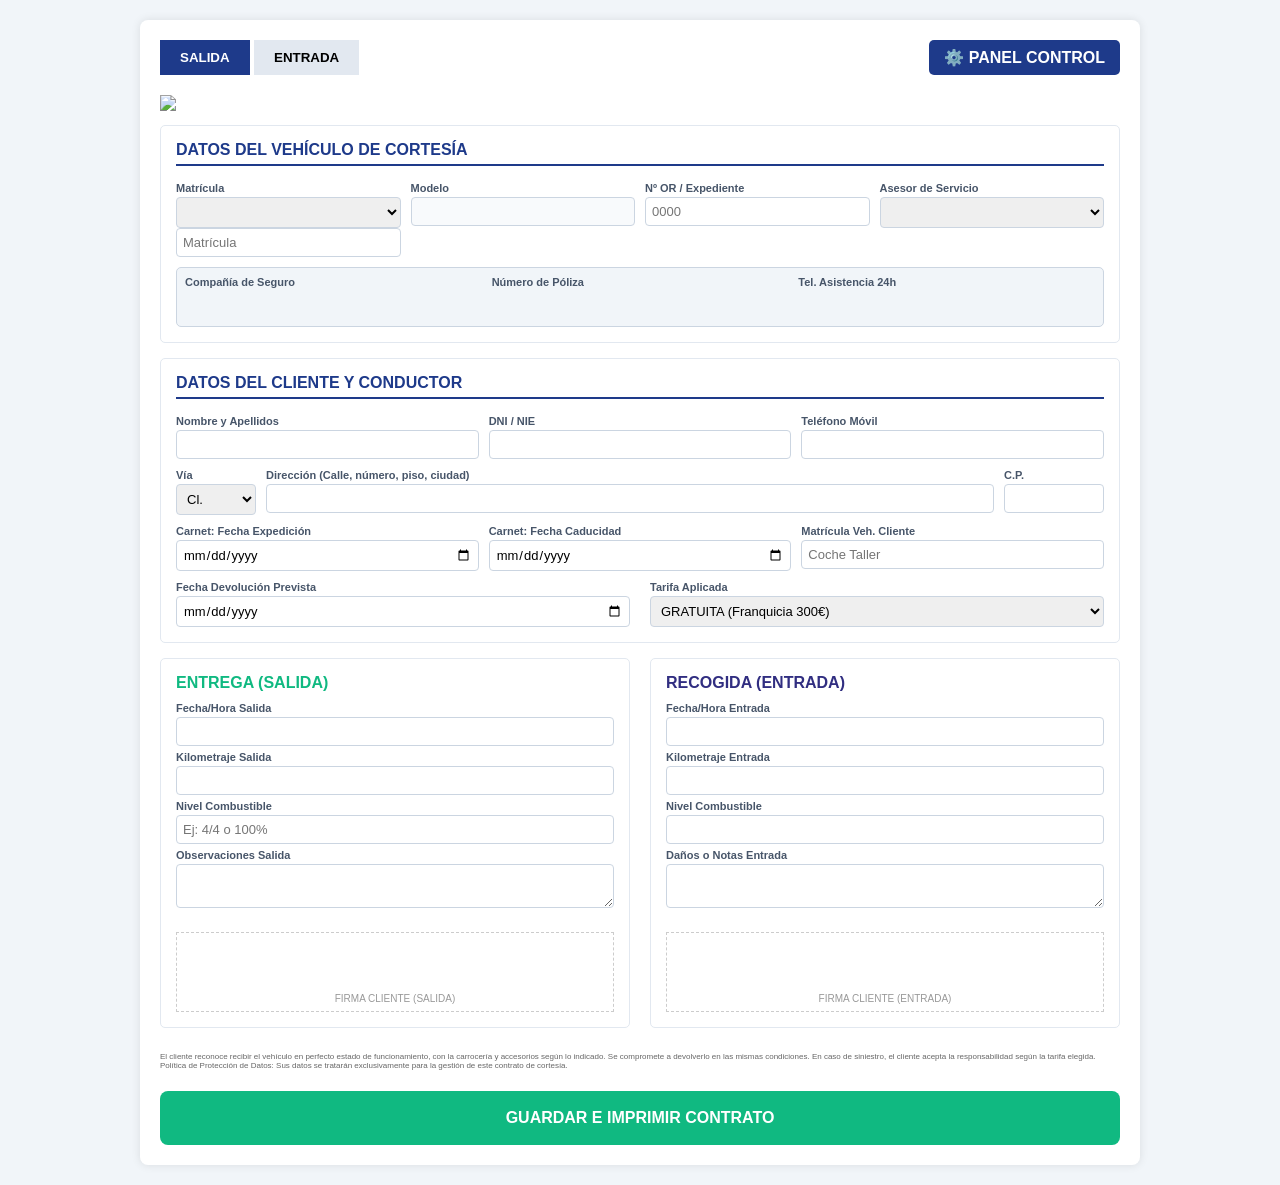
==== commit c32f6482: "Update index.html" ====
--- a/index.html
+++ b/index.html
@@ -1,80 +1,117 @@
 <!DOCTYPE html>
 <html lang="es">
 <head>
-    <meta charset="UTF-8">
-    <title>Gestión Skoda</title>
-    <link rel="stylesheet" href="style.css">
-    <script src="https://www.gstatic.com/firebasejs/9.17.1/firebase-app-compat.js"></script>
-    <script src="https://www.gstatic.com/firebasejs/9.17.1/firebase-database-compat.js"></script>
+  <meta charset="UTF-8">
+  <title>Sistema de Gestión Skoda - Oficial</title>
+  <link rel="stylesheet" href="style.css">
+  <script src="https://www.gstatic.com/firebasejs/9.17.1/firebase-app-compat.js"></script>
+  <script src="https://www.gstatic.com/firebasejs/9.17.1/firebase-database-compat.js"></script>
 </head>
 <body>
-    <div class="form-container">
-        <div class="no-print" style="display:flex; justify-content:space-between; margin-bottom:20px;">
-            <div class="tabs">
-                <button onclick="cambiarPestana('salida')" id="btn-sal" class="btn-tab active">SALIDA</button>
-                <button onclick="cambiarPestana('entrada')" id="btn-ent" class="btn-tab">ENTRADA</button>
-            </div>
-            <a href="admin.html" style="background:#1e3a8a; color:white; padding:10px; border-radius:5px; text-decoration:none;">⚙️ PANEL ADMIN</a>
+  <div class="form-container">
+    <div class="no-print header-nav" style="display:flex; justify-content: space-between; align-items: center; margin-bottom: 20px;">
+      <div class="tabs">
+        <button onclick="cambiarPestana('salida')" id="btn-sal" class="btn-tab active">SALIDA</button>
+        <button onclick="cambiarPestana('entrada')" id="btn-ent" class="btn-tab">ENTRADA</button>
+      </div>
+      <a href="admin.html" class="btn-admin" style="background:#1e3a8a; color:white; padding:8px 15px; border-radius:5px; text-decoration:none; font-weight:bold;">⚙️ PANEL CONTROL</a>
+    </div>
+
+    <div class="header-img">
+      <img src="https://i.imgur.com/NQH1nT0.png" style="max-width:200px; margin-bottom:10px;">
+    </div>
+
+    <div id="contrato-imprimible">
+      
+      <div class="section">
+        <h3>DATOS DEL VEHÍCULO DE CORTESÍA</h3>
+        <div class="grid-4">
+          <div>
+            <label>Matrícula</label>
+            <select id="sel-vehiculos" onchange="seleccionarCoche()" class="no-print"></select>
+            <input id="p-mat-print" class="only-print" readonly placeholder="Matrícula">
+          </div>
+          <div><label>Modelo</label><input id="p-mod" readonly style="background:#f8fafc;"></div>
+          <div><label>Nº OR / Expediente</label><input id="p-or" placeholder="0000"></div>
+          <div><label>Asesor de Servicio</label><select id="p-asesor"></select></div>
+        </div>
+        
+        <div class="grid-3" style="background:#f1f5f9; padding:8px; border-radius:5px; margin-top:10px; border: 1px solid #cbd5e1;">
+            <div><label>Compañía de Seguro</label><input id="p-seg-cia" readonly style="border:none; background:transparent; font-weight:bold;"></div>
+            <div><label>Número de Póliza</label><input id="p-seg-pol" readonly style="border:none; background:transparent; font-weight:bold;"></div>
+            <div><label>Tel. Asistencia 24h</label><input id="p-seg-tel" readonly style="border:none; background:transparent; font-weight:bold;"></div>
+        </div>
+      </div>
+
+      <div class="section">
+        <h3>DATOS DEL CLIENTE Y CONDUCTOR</h3>
+        <div class="grid-3">
+          <div><label>Nombre y Apellidos</label><input id="p-nom"></div>
+          <div><label>DNI / NIE</label><input id="p-dni"></div>
+          <div><label>Teléfono Móvil</label><input id="p-tel" type="tel"></div>
         </div>
 
-        <div class="header-img"><img src="https://i.imgur.com/NQH1nT0.png" style="max-width:200px;"></div>
-
-        <div id="contrato">
-            <div class="section">
-                <h3>DATOS DEL VEHÍCULO</h3>
-                <div class="grid-4">
-                    <div>
-                        <label>Matrícula</label>
-                        <select id="sel-vehiculos" onchange="seleccionarCoche()"></select>
-                    </div>
-                    <div><label>Modelo</label><input id="p-mod" readonly></div>
-                    <div><label>Nº OR</label><input id="p-or"></div>
-                    <div><label>Asesor</label><select id="p-asesor"></select></div>
-                </div>
-            </div>
-
-            <div class="section">
-                <h3>DATOS DEL CLIENTE</h3>
-                <div class="grid-3">
-                    <div><label>Nombre</label><input id="p-nom"></div>
-                    <div><label>DNI</label><input id="p-dni"></div>
-                    <div><label>Teléfono</label><input id="p-tel"></div>
-                </div>
-                <div style="display:flex; gap:10px; margin-top:10px;">
-                    <div style="width:80px;"><label>Vía</label><select id="p-via"><option>Cl.</option><option>Av.</option><option>Pz.</option></select></div>
-                    <div style="flex-grow:1;"><label>Dirección</label><input id="p-dir"></div>
-                </div>
-                <div class="grid-3" style="margin-top:10px;">
-                    <div><label>Carnet Exp.</label><input id="p-carnet-exp" type="date"></div>
-                    <div><label>Carnet Cad.</label><input id="p-carnet-cad" type="date"></div>
-                    <div><label>Matrícula Cliente</label><input id="p-mat-c"></div>
-                </div>
-            </div>
-
-            <div class="grid-2-col">
-                <div class="section">
-                    <h4>SALIDA</h4>
-                    <label>Fecha</label><input id="p-f-salida" readonly>
-                    <label>KMs Salida</label><input id="p-kms" type="number">
-                    <label>Combustible</label><input id="p-comb">
-                    <label>Observaciones</label><textarea id="p-obs"></textarea>
-                    <div class="space-firma"><p>FIRMA CLIENTE</p></div>
-                </div>
-                <div class="section">
-                    <h4>ENTRADA</h4>
-                    <label>Fecha</label><input id="d-f-entrada" readonly>
-                    <label>KMs Entrada</label><input id="d-kms" type="number">
-                    <label>Combustible</label><input id="d-comb-ent">
-                    <label>Daños</label><textarea id="d-danos"></textarea>
-                    <div class="space-firma"><p>FIRMA CLIENTE</p></div>
-                </div>
-            </div>
+        <div style="display: flex; gap: 10px; margin-top: 10px;">
+          <div style="width: 80px;"><label>Vía</label>
+            <select id="p-via">
+              <option value="Cl.">Cl.</option><option value="Av.">Av.</option>
+              <option value="Pz.">Pz.</option><option value="Crta.">Crta.</option>
+            </select>
+          </div>
+          <div style="flex-grow: 1;"><label>Dirección (Calle, número, piso, ciudad)</label><input id="p-dir"></div>
+          <div style="width: 100px;"><label>C.P.</label><input id="p-cp"></div>
         </div>
 
-        <div class="no-print">
-            <button id="btn-accion" onclick="procesar()" style="width:100%; padding:15px; background:#10b981; color:white; border:none; border-radius:5px; font-weight:bold; cursor:pointer;">GUARDAR E IMPRIMIR SALIDA</button>
+        <div class="grid-3" style="margin-top:10px;">
+          <div><label>Carnet: Fecha Expedición</label><input id="p-carnet-exp" type="date"></div>
+          <div><label>Carnet: Fecha Caducidad</label><input id="p-carnet-cad" type="date"></div>
+          <div><label>Matrícula Veh. Cliente</label><input id="p-mat-c" placeholder="Coche Taller"></div>
         </div>
+
+        <div class="grid-2-col" style="margin-top:10px; grid-template-columns: 1fr 1fr;">
+          <div><label>Fecha Devolución Prevista</label><input id="p-f-devolucion" type="date"></div>
+          <div><label>Tarifa Aplicada</label>
+            <select id="p-tarifa">
+              <option value="GRATUITA">GRATUITA (Franquicia 300€)</option>
+              <option value="REDUCIDA">REDUCIDA (15€/día)</option>
+              <option value="ESTANDAR">ESTANDAR (30€/día)</option>
+            </select>
+          </div>
+        </div>
+      </div>
+
+      <div class="grid-2-col">
+        <div class="section">
+          <h4 style="margin:0 0 10px 0; color:#10b981;">ENTREGA (SALIDA)</h4>
+          <div style="margin-bottom:5px;"><label>Fecha/Hora Salida</label><input id="p-f-salida" readonly></div>
+          <div style="margin-bottom:5px;"><label>Kilometraje Salida</label><input id="p-kms" type="number"></div>
+          <div style="margin-bottom:5px;"><label>Nivel Combustible</label><input id="p-comb" placeholder="Ej: 4/4 o 100%"></div>
+          <label>Observaciones Salida</label><textarea id="p-obs" rows="2"></textarea>
+          <div class="space-firma"><p>FIRMA CLIENTE (SALIDA)</p></div>
+        </div>
+
+        <div class="section">
+          <h4 style="margin:0 0 10px 0; color:#312e81;">RECOGIDA (ENTRADA)</h4>
+          <div style="margin-bottom:5px;"><label>Fecha/Hora Entrada</label><input id="d-f-entrada" readonly></div>
+          <div style="margin-bottom:5px;"><label>Kilometraje Entrada</label><input id="d-kms" type="number"></div>
+          <div style="margin-bottom:5px;"><label>Nivel Combustible</label><input id="d-comb-ent"></div>
+          <label>Daños o Notas Entrada</label><textarea id="d-danos" rows="2"></textarea>
+          <div class="space-firma"><p>FIRMA CLIENTE (ENTRADA)</p></div>
+        </div>
+      </div>
+
+      <p style="font-size: 8px; color: #666; line-height: 1.1; margin-top: 10px;">
+        El cliente reconoce recibir el vehículo en perfecto estado de funcionamiento, con la carrocería y accesorios según lo indicado. Se compromete a devolverlo en las mismas condiciones. En caso de siniestro, el cliente acepta la responsabilidad según la tarifa elegida. Política de Protección de Datos: Sus datos se tratarán exclusivamente para la gestión de este contrato de cortesía.
+      </p>
     </div>
-    <script src="script.js"></script>
+
+    <div class="no-print" style="margin-top:20px;">
+      <button id="btn-accion" onclick="procesar()" style="width:100%; padding:18px; background:#10b981; color:white; border:none; border-radius:8px; font-weight:bold; cursor:pointer; font-size:16px;">
+        GUARDAR E IMPRIMIR CONTRATO
+      </button>
+    </div>
+  </div>
+
+  <script src="script.js"></script>
 </body>
 </html>
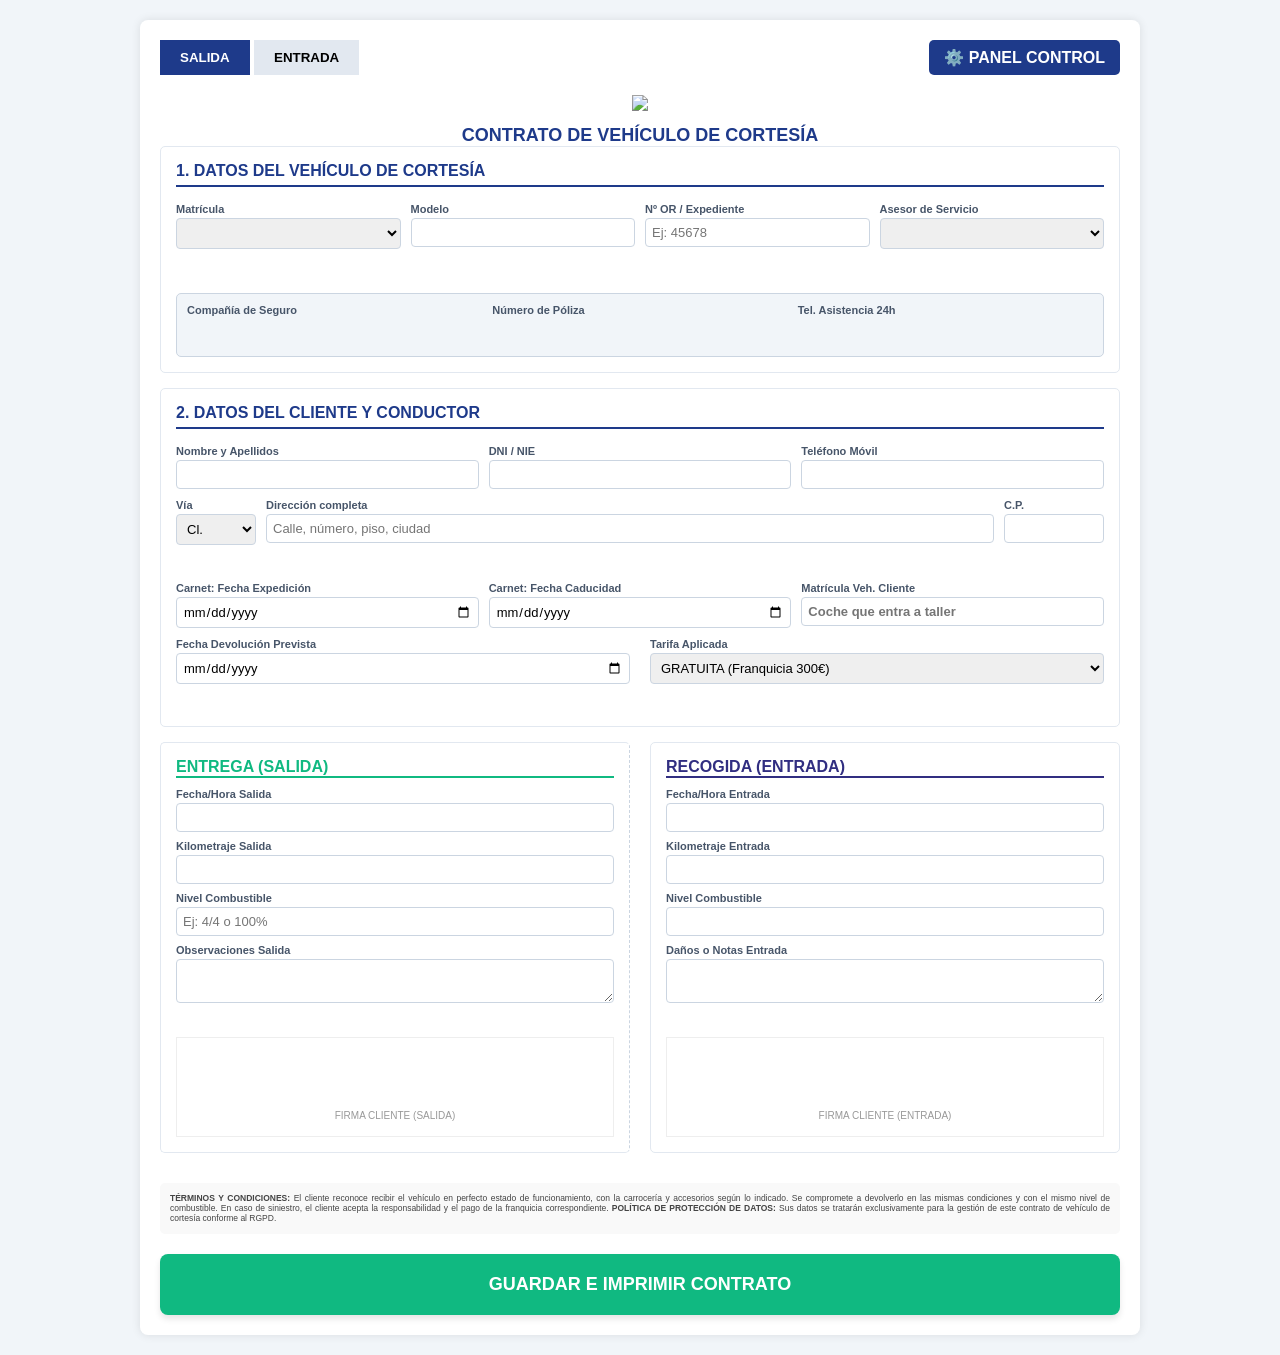
==== commit 3b9991e1: "Update index.html" ====
--- a/index.html
+++ b/index.html
@@ -2,6 +2,7 @@
 <html lang="es">
 <head>
   <meta charset="UTF-8">
+  <meta name="viewport" content="width=device-width, initial-scale=1.0">
   <title>Sistema de Gestión Skoda - Oficial</title>
   <link rel="stylesheet" href="style.css">
   <script src="https://www.gstatic.com/firebasejs/9.17.1/firebase-app-compat.js"></script>
@@ -9,6 +10,7 @@
 </head>
 <body>
   <div class="form-container">
+    
     <div class="no-print header-nav" style="display:flex; justify-content: space-between; align-items: center; margin-bottom: 20px;">
       <div class="tabs">
         <button onclick="cambiarPestana('salida')" id="btn-sal" class="btn-tab active">SALIDA</button>
@@ -17,96 +19,112 @@
       <a href="admin.html" class="btn-admin" style="background:#1e3a8a; color:white; padding:8px 15px; border-radius:5px; text-decoration:none; font-weight:bold;">⚙️ PANEL CONTROL</a>
     </div>
 
-    <div class="header-img">
-      <img src="https://i.imgur.com/NQH1nT0.png" style="max-width:200px; margin-bottom:10px;">
+    <div class="header-img" style="text-align: center;">
+      <img src="https://i.imgur.com/NQH1nT0.png" style="max-width:220px; margin-bottom:10px;">
+      <h2 class="only-print" style="margin:0; font-size: 18px; color: #1e3a8a;">CONTRATO DE VEHÍCULO DE CORTESÍA</h2>
     </div>
 
     <div id="contrato-imprimible">
       
       <div class="section">
-        <h3>DATOS DEL VEHÍCULO DE CORTESÍA</h3>
+        <h3>1. DATOS DEL VEHÍCULO DE CORTESÍA</h3>
         <div class="grid-4">
           <div>
             <label>Matrícula</label>
             <select id="sel-vehiculos" onchange="seleccionarCoche()" class="no-print"></select>
-            <input id="p-mat-print" class="only-print" readonly placeholder="Matrícula">
+            <input id="p-mat-print" class="only-print" readonly style="font-weight: bold; border:none; font-size: 1.2em;">
           </div>
-          <div><label>Modelo</label><input id="p-mod" readonly style="background:#f8fafc;"></div>
-          <div><label>Nº OR / Expediente</label><input id="p-or" placeholder="0000"></div>
-          <div><label>Asesor de Servicio</label><select id="p-asesor"></select></div>
+          <div><label>Modelo</label><input id="p-mod" readonly class="input-flat"></div>
+          <div><label>Nº OR / Expediente</label><input id="p-or" placeholder="Ej: 45678" class="input-flat"></div>
+          <div><label>Asesor de Servicio</label>
+            <select id="p-asesor" class="no-print"></select>
+            <input id="p-asesor-print" class="only-print" readonly style="border:none;">
+          </div>
         </div>
         
-        <div class="grid-3" style="background:#f1f5f9; padding:8px; border-radius:5px; margin-top:10px; border: 1px solid #cbd5e1;">
-            <div><label>Compañía de Seguro</label><input id="p-seg-cia" readonly style="border:none; background:transparent; font-weight:bold;"></div>
-            <div><label>Número de Póliza</label><input id="p-seg-pol" readonly style="border:none; background:transparent; font-weight:bold;"></div>
-            <div><label>Tel. Asistencia 24h</label><input id="p-seg-tel" readonly style="border:none; background:transparent; font-weight:bold;"></div>
+        <div class="grid-3" style="background:#f1f5f9; padding:10px; border-radius:5px; margin-top:10px; border: 1px solid #cbd5e1;">
+            <div><label>Compañía de Seguro</label><input id="p-seg-cia" readonly style="border:none; background:transparent; font-weight:bold; width:100%;"></div>
+            <div><label>Número de Póliza</label><input id="p-seg-pol" readonly style="border:none; background:transparent; font-weight:bold; width:100%;"></div>
+            <div><label>Tel. Asistencia 24h</label><input id="p-seg-tel" readonly style="border:none; background:transparent; font-weight:bold; width:100%;"></div>
         </div>
       </div>
 
       <div class="section">
-        <h3>DATOS DEL CLIENTE Y CONDUCTOR</h3>
+        <h3>2. DATOS DEL CLIENTE Y CONDUCTOR</h3>
         <div class="grid-3">
-          <div><label>Nombre y Apellidos</label><input id="p-nom"></div>
-          <div><label>DNI / NIE</label><input id="p-dni"></div>
-          <div><label>Teléfono Móvil</label><input id="p-tel" type="tel"></div>
+          <div><label>Nombre y Apellidos</label><input id="p-nom" class="input-bold"></div>
+          <div><label>DNI / NIE</label><input id="p-dni" class="input-bold"></div>
+          <div><label>Teléfono Móvil</label><input id="p-tel" type="tel" class="input-bold"></div>
         </div>
 
         <div style="display: flex; gap: 10px; margin-top: 10px;">
           <div style="width: 80px;"><label>Vía</label>
-            <select id="p-via">
+            <select id="p-via" class="no-print">
               <option value="Cl.">Cl.</option><option value="Av.">Av.</option>
               <option value="Pz.">Pz.</option><option value="Crta.">Crta.</option>
             </select>
+            <input id="p-via-print" class="only-print" readonly style="border:none; width:40px;">
           </div>
-          <div style="flex-grow: 1;"><label>Dirección (Calle, número, piso, ciudad)</label><input id="p-dir"></div>
-          <div style="width: 100px;"><label>C.P.</label><input id="p-cp"></div>
+          <div style="flex-grow: 1;"><label>Dirección completa</label><input id="p-dir" placeholder="Calle, número, piso, ciudad" class="input-flat"></div>
+          <div style="width: 100px;"><label>C.P.</label><input id="p-cp" class="input-flat"></div>
         </div>
 
         <div class="grid-3" style="margin-top:10px;">
           <div><label>Carnet: Fecha Expedición</label><input id="p-carnet-exp" type="date"></div>
           <div><label>Carnet: Fecha Caducidad</label><input id="p-carnet-cad" type="date"></div>
-          <div><label>Matrícula Veh. Cliente</label><input id="p-mat-c" placeholder="Coche Taller"></div>
+          <div><label>Matrícula Veh. Cliente</label><input id="p-mat-c" placeholder="Coche que entra a taller" style="font-weight:bold; color:#1e3a8a;"></div>
         </div>
 
         <div class="grid-2-col" style="margin-top:10px; grid-template-columns: 1fr 1fr;">
           <div><label>Fecha Devolución Prevista</label><input id="p-f-devolucion" type="date"></div>
           <div><label>Tarifa Aplicada</label>
-            <select id="p-tarifa">
+            <select id="p-tarifa" class="no-print">
               <option value="GRATUITA">GRATUITA (Franquicia 300€)</option>
               <option value="REDUCIDA">REDUCIDA (15€/día)</option>
               <option value="ESTANDAR">ESTANDAR (30€/día)</option>
             </select>
+            <input id="p-tarifa-print" class="only-print" readonly style="border:none; width:100%;">
           </div>
         </div>
       </div>
 
-      <div class="grid-2-col">
-        <div class="section">
-          <h4 style="margin:0 0 10px 0; color:#10b981;">ENTREGA (SALIDA)</h4>
-          <div style="margin-bottom:5px;"><label>Fecha/Hora Salida</label><input id="p-f-salida" readonly></div>
-          <div style="margin-bottom:5px;"><label>Kilometraje Salida</label><input id="p-kms" type="number"></div>
-          <div style="margin-bottom:5px;"><label>Nivel Combustible</label><input id="p-comb" placeholder="Ej: 4/4 o 100%"></div>
-          <label>Observaciones Salida</label><textarea id="p-obs" rows="2"></textarea>
-          <div class="space-firma"><p>FIRMA CLIENTE (SALIDA)</p></div>
+      <div class="grid-2-col" style="display: grid; grid-template-columns: 1fr 1fr; gap: 20px;">
+        <div class="section" style="border-right: 1px dashed #cbd5e1; padding-right: 15px;">
+          <h4 style="margin:0 0 10px 0; color:#10b981; border-bottom: 2px solid #10b981;">ENTREGA (SALIDA)</h4>
+          <div style="margin-bottom:8px;"><label>Fecha/Hora Salida</label><input id="p-f-salida" readonly class="input-flat"></div>
+          <div style="margin-bottom:8px;"><label>Kilometraje Salida</label><input id="p-kms" type="number" class="input-bold"></div>
+          <div style="margin-bottom:8px;"><label>Nivel Combustible</label><input id="p-comb" placeholder="Ej: 4/4 o 100%"></div>
+          <label>Observaciones Salida</label>
+          <textarea id="p-obs" rows="2" style="width:100%; border:1px solid #cbd5e1; border-radius:4px;"></textarea>
+          
+          <div class="space-firma" style="margin-top:30px; border: 1px solid #eee; height: 100px; position: relative;">
+            <p style="position: absolute; bottom: 5px; width: 100%; text-align: center; font-size: 10px; color: #999;">FIRMA CLIENTE (SALIDA)</p>
+          </div>
         </div>
 
         <div class="section">
-          <h4 style="margin:0 0 10px 0; color:#312e81;">RECOGIDA (ENTRADA)</h4>
-          <div style="margin-bottom:5px;"><label>Fecha/Hora Entrada</label><input id="d-f-entrada" readonly></div>
-          <div style="margin-bottom:5px;"><label>Kilometraje Entrada</label><input id="d-kms" type="number"></div>
-          <div style="margin-bottom:5px;"><label>Nivel Combustible</label><input id="d-comb-ent"></div>
-          <label>Daños o Notas Entrada</label><textarea id="d-danos" rows="2"></textarea>
-          <div class="space-firma"><p>FIRMA CLIENTE (ENTRADA)</p></div>
+          <h4 style="margin:0 0 10px 0; color:#312e81; border-bottom: 2px solid #312e81;">RECOGIDA (ENTRADA)</h4>
+          <div style="margin-bottom:8px;"><label>Fecha/Hora Entrada</label><input id="d-f-entrada" readonly class="input-flat"></div>
+          <div style="margin-bottom:8px;"><label>Kilometraje Entrada</label><input id="d-kms" type="number" class="input-bold"></div>
+          <div style="margin-bottom:8px;"><label>Nivel Combustible</label><input id="d-comb-ent"></div>
+          <label>Daños o Notas Entrada</label>
+          <textarea id="d-danos" rows="2" style="width:100%; border:1px solid #cbd5e1; border-radius:4px;"></textarea>
+          
+          <div class="space-firma" style="margin-top:30px; border: 1px solid #eee; height: 100px; position: relative;">
+            <p style="position: absolute; bottom: 5px; width: 100%; text-align: center; font-size: 10px; color: #999;">FIRMA CLIENTE (ENTRADA)</p>
+          </div>
         </div>
       </div>
 
-      <p style="font-size: 8px; color: #666; line-height: 1.1; margin-top: 10px;">
-        El cliente reconoce recibir el vehículo en perfecto estado de funcionamiento, con la carrocería y accesorios según lo indicado. Se compromete a devolverlo en las mismas condiciones. En caso de siniestro, el cliente acepta la responsabilidad según la tarifa elegida. Política de Protección de Datos: Sus datos se tratarán exclusivamente para la gestión de este contrato de cortesía.
-      </p>
+      <div style="background: #f9f9f9; padding: 10px; margin-top: 15px; border-radius: 5px;">
+        <p style="font-size: 8.5px; color: #444; line-height: 1.2; margin: 0; text-align: justify;">
+          <strong>TÉRMINOS Y CONDICIONES:</strong> El cliente reconoce recibir el vehículo en perfecto estado de funcionamiento, con la carrocería y accesorios según lo indicado. Se compromete a devolverlo en las mismas condiciones y con el mismo nivel de combustible. En caso de siniestro, el cliente acepta la responsabilidad y el pago de la franquicia correspondiente. <strong>POLÍTICA DE PROTECCIÓN DE DATOS:</strong> Sus datos se tratarán exclusivamente para la gestión de este contrato de vehículo de cortesía conforme al RGPD.
+        </p>
+      </div>
     </div>
 
     <div class="no-print" style="margin-top:20px;">
-      <button id="btn-accion" onclick="procesar()" style="width:100%; padding:18px; background:#10b981; color:white; border:none; border-radius:8px; font-weight:bold; cursor:pointer; font-size:16px;">
+      <button id="btn-accion" onclick="procesar()" style="width:100%; padding:20px; background:#10b981; color:white; border:none; border-radius:8px; font-weight:bold; cursor:pointer; font-size:18px; box-shadow: 0 4px 6px rgba(0,0,0,0.1);">
         GUARDAR E IMPRIMIR CONTRATO
       </button>
     </div>
